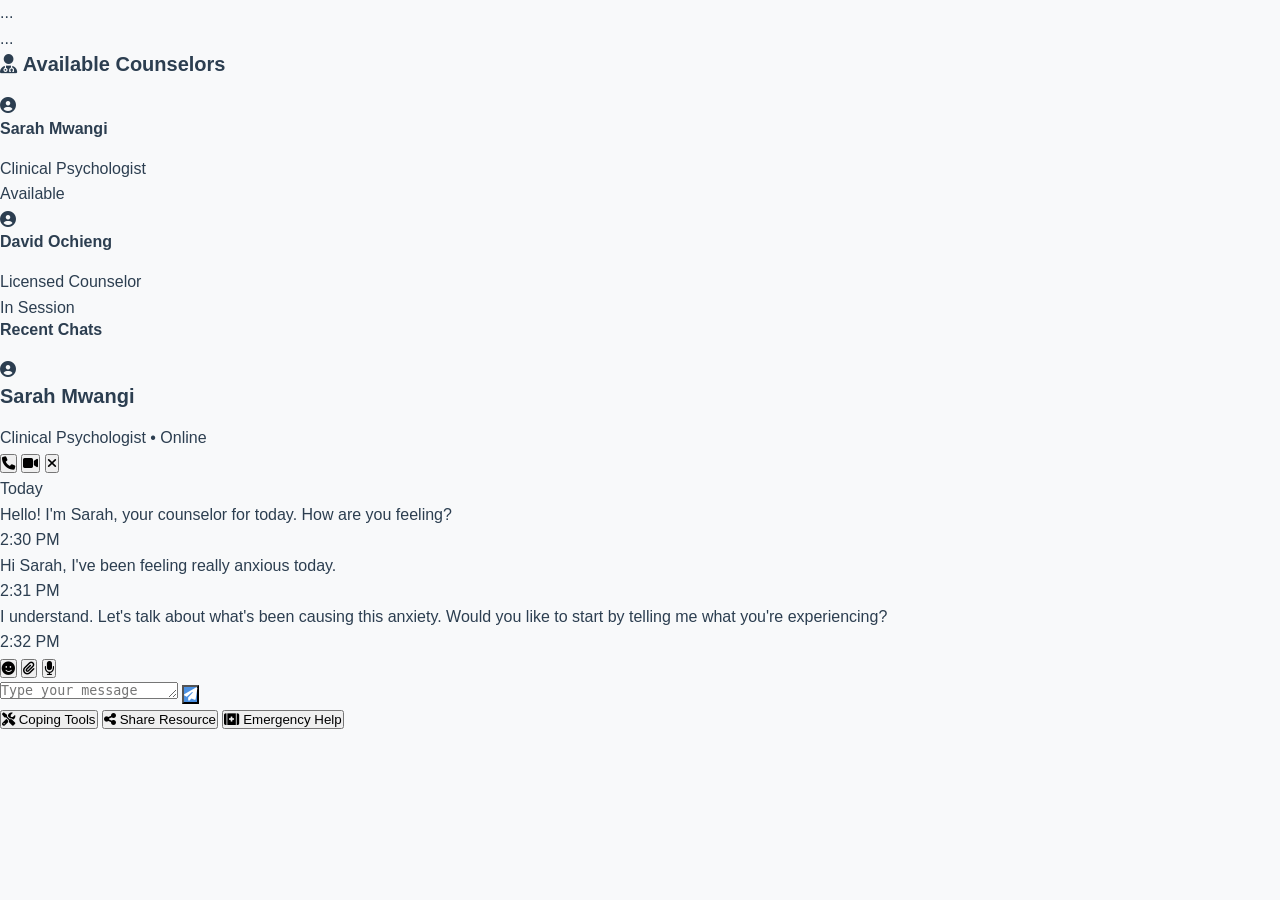
==== chat.html @ 3e6842ce "yell" ====
<!-- chat.html -->
<!DOCTYPE html>
<html lang="en">
<head>
    <meta charset="UTF-8">
    <meta name="viewport" content="width=device-width, initial-scale=1.0">
    <title>Chat Support - MindLink</title>
    <link rel="stylesheet" href="css/main.css">
    <link rel="stylesheet" href="css/chat.css">
    <link rel="stylesheet" href="https://cdnjs.cloudflare.com/ajax/libs/font-awesome/6.4.0/css/all.min.css">
</head>
<body class="dashboard-page">
    <nav class="sidebar">...</nav>
    
    <main class="main-content">
        <header class="top-bar">...</header>
        
        <div class="chat-container">
            <div class="chat-sidebar">
                <div class="chat-header">
                    <h3><i class="fas fa-user-md"></i> Available Counselors</h3>
                </div>
                
                <div class="counselors-list">
                    <div class="counselor active">
                        <div class="counselor-avatar">
                            <i class="fas fa-user-circle"></i>
                        </div>
                        <div class="counselor-info">
                            <h4>Sarah Mwangi</h4>
                            <p>Clinical Psychologist</p>
                            <span class="status available">Available</span>
                        </div>
                    </div>
                    
                    <div class="counselor">
                        <div class="counselor-avatar">
                            <i class="fas fa-user-circle"></i>
                        </div>
                        <div class="counselor-info">
                            <h4>David Ochieng</h4>
                            <p>Licensed Counselor</p>
                            <span class="status busy">In Session</span>
                        </div>
                    </div>
                    
                    <!-- More counselors -->
                </div>
                
                <div class="chat-history">
                    <h4>Recent Chats</h4>
                    <!-- Chat history items -->
                </div>
            </div>
            
            <div class="chat-main">
                <div class="chat-header">
                    <div class="chat-partner">
                        <div class="avatar">
                            <i class="fas fa-user-circle"></i>
                        </div>
                        <div>
                            <h3>Sarah Mwangi</h3>
                            <p>Clinical Psychologist • Online</p>
                        </div>
                    </div>
                    <div class="chat-actions">
                        <button class="btn-icon" title="Voice Call">
                            <i class="fas fa-phone"></i>
                        </button>
                        <button class="btn-icon" title="Video Call">
                            <i class="fas fa-video"></i>
                        </button>
                        <button class="btn-icon" title="End Session">
                            <i class="fas fa-times"></i>
                        </button>
                    </div>
                </div>
                
                <div class="chat-messages">
                    <!-- Messages will go here -->
                    <div class="message-date">Today</div>
                    
                    <div class="message received">
                        <div class="message-content">
                            <p>Hello! I'm Sarah, your counselor for today. How are you feeling?</p>
                            <span class="message-time">2:30 PM</span>
                        </div>
                    </div>
                    
                    <div class="message sent">
                        <div class="message-content">
                            <p>Hi Sarah, I've been feeling really anxious today.</p>
                            <span class="message-time">2:31 PM</span>
                        </div>
                    </div>
                    
                    <div class="message received">
                        <div class="message-content">
                            <p>I understand. Let's talk about what's been causing this anxiety. Would you like to start by telling me what you're experiencing?</p>
                            <span class="message-time">2:32 PM</span>
                        </div>
                    </div>
                </div>
                
                <div class="chat-input">
                    <div class="input-tools">
                        <button class="btn-icon"><i class="fas fa-smile"></i></button>
                        <button class="btn-icon"><i class="fas fa-paperclip"></i></button>
                        <button class="btn-icon"><i class="fas fa-microphone"></i></button>
                    </div>
                    <textarea placeholder="Type your message here..." rows="1"></textarea>
                    <button class="btn-primary">
                        <i class="fas fa-paper-plane"></i>
                    </button>
                </div>
                
                <div class="chat-features">
                    <button class="feature-btn" onclick="showCopingTools()">
                        <i class="fas fa-tools"></i> Coping Tools
                    </button>
                    <button class="feature-btn" onclick="shareResource()">
                        <i class="fas fa-share-alt"></i> Share Resource
                    </button>
                    <button class="feature-btn emergency" onclick="window.location.href='crisis.html'">
                        <i class="fas fa-first-aid"></i> Emergency Help
                    </button>
                </div>
            </div>
        </div>
    </main>
    
    <script src="js/auth.js"></script>
    <script src="js/chat.js"></script>
</body>
</html>
---- css/main.css ----
/* css/main.css */
:root {
    /* Color Scheme */
    --primary: #4A90E2;
    --primary-dark: #3A7BC8;
    --primary-light: #6BA8FF;
    --secondary: #50E3C2;
    --secondary-dark: #3BC6A6;
    --accent: #F5A623;
    --emergency: #D0021B;
    --emergency-dark: #B00015;
    --safe: #7ED321;
    --warning: #F8E71C;
    
    /* Neutrals */
    --background: #F8F9FA;
    --surface: #FFFFFF;
    --border: #E1E4E8;
    --text-primary: #2C3E50;
    --text-secondary: #6C757D;
    --text-muted: #95A5A6;
    
    /* Status Colors */
    --success: #27AE60;
    --error: #E74C3C;
    --info: #3498DB;
    --warning: #F39C12;
    
    /* Spacing */
    --spacing-xs: 0.25rem;
    --spacing-sm: 0.5rem;
    --spacing-md: 1rem;
    --spacing-lg: 1.5rem;
    --spacing-xl: 2rem;
    --spacing-xxl: 3rem;
    
    /* Typography */
    --font-primary: 'Poppins', sans-serif;
    --font-secondary: 'Open Sans', sans-serif;
    --font-size-xs: 0.75rem;
    --font-size-sm: 0.875rem;
    --font-size-md: 1rem;
    --font-size-lg: 1.25rem;
    --font-size-xl: 1.5rem;
    --font-size-xxl: 2rem;
    
    /* Borders */
    --border-radius-sm: 4px;
    --border-radius-md: 8px;
    --border-radius-lg: 12px;
    --border-radius-xl: 16px;
    --border-radius-round: 50%;
    
    /* Shadows */
    --shadow-sm: 0 2px 4px rgba(0,0,0,0.1);
    --shadow-md: 0 4px 8px rgba(0,0,0,0.1);
    --shadow-lg: 0 8px 16px rgba(0,0,0,0.1);
    --shadow-xl: 0 12px 24px rgba(0,0,0,0.1);
    
    /* Transitions */
    --transition-fast: 0.2s ease;
    --transition-medium: 0.3s ease;
    --transition-slow: 0.5s ease;
}

/* Reset & Base Styles */
* {
    margin: 0;
    padding: 0;
    box-sizing: border-box;
}

body {
    font-family: var(--font-secondary);
    font-size: var(--font-size-md);
    line-height: 1.6;
    color: var(--text-primary);
    background-color: var(--background);
}

h1, h2, h3, h4, h5, h6 {
    font-family: var(--font-primary);
    font-weight: 600;
    line-height: 1.3;
    margin-bottom: var(--spacing-md);
}

h1 { font-size: var(--font-size-xxl); }
h2 { font-size: var(--font-size-xl); }
h3 { font-size: var(--font-size-lg); }
h4 { font-size: var(--font-size-md); }

a {
    color: var(--primary);
    text-decoration: none;
    transition: color var(--transition-fast);
}

a:hover {
    color: var(--primary-dark);
}

.container {
    width: 100%;
    max-width: 1200px;
    margin: 0 auto;
    padding: 0 var(--spacing-md);
}

section {
    padding: var(--spacing-xxl) 0;
}

.section-title {
    text-align: center;
    margin-bottom: var(--spacing-sm);
    color: var(--text-primary);
}

.section-subtitle {
    text-align: center;
    color: var(--text-secondary);
    margin-bottom: var(--spacing-xl);
    max-width: 600px;
    margin-left: auto;
    margin-right: auto;
}

/* Button Styles */
.btn {
    display: inline-flex;
    align-items: center;
    justify-content: center;
    gap: var(--spacing-sm);
    padding: var(--spacing-sm) var(--spacing-lg);
    border: none;
    border-radius: var(--border-radius-md);
    font-family: var(--font-primary);
    font-weight: 500;
    font-size: var(--font-size-md);
    cursor: pointer;
    transition: all var(--transition-fast);
    text-decoration: none;
    white-space: nowrap;
}

.btn-primary {
    background-color: var(--primary);
    color: white;
}

.btn-primary:hover {
    background-color: var(--primary-dark);
    color: white;
    transform: translateY(-1px);
    box-shadow: var(--shadow-md);
}

.btn-secondary {
    background-color: var(--secondary);
    color: var(--text-primary);
}

.btn-secondary:hover {
    background-color: var(--secondary-dark);
    transform: translateY(-1px);
    box-shadow: var(--shadow-md);
}

.btn-outline {
    background-color: transparent;
    border: 2px solid var(--primary);
    color: var(--primary);
}

.btn-outline:hover {
    background-color: var(--primary);
    color: white;
}

.btn-emergency {
    background-color: var(--emergency);
    color: white;
}

.btn-emergency:hover {
    background-color: var(--emergency-dark);
    color: white;
}

.btn-lg {
    padding: var(--spacing-md) var(--spacing-xl);
    font-size: var(--font-size-lg);
}

.btn-block {
    display: block;
    width: 100%;
}

.btn-text {
    background: none;
    border: none;
    color: var(--primary);
    cursor: pointer;
    font-family: inherit;
    font-size: inherit;
}

.btn-text:hover {
    color: var(--primary-dark);
    text-decoration: underline;
}

/* Form Styles */
.form-group {
    margin-bottom: var(--spacing-lg);
}

.form-group label {
    display: block;
    margin-bottom: var(--spacing-sm);
    font-weight: 500;
    color: var(--text-primary);
}

.input-with-icon {
    position: relative;
}

.input-with-icon i {
    position: absolute;
    left: var(--spacing-md);
    top: 50%;
    transform: translateY(-50%);
    color: var(--text-muted);
}

.input-with-icon input,
.input-with-icon select,
.input-with-icon textarea {
    width: 100%;
    padding: var(--spacing-md) var(--spacing-md) var(--spacing-md) calc(var(--spacing-md) * 2 + 1rem);
    border: 1px solid var(--border);
    border-radius: var(--border-radius-md);
    font-family: var(--font-secondary);
    font-size: var(--font-size-md);
    transition: border-color var(--transition-fast);
}

.input-with-icon input:focus,
.input-with-icon select:focus,
.input-with-icon textarea:focus {
    outline: none;
    border-color: var(--primary);
    box-shadow: 0 0 0 3px rgba(74, 144, 226, 0.1);
}

.toggle-password {
    position: absolute;
    right: var(--spacing-md);
    top: 50%;
    transform: translateY(-50%);
    background: none;
    border: none;
    color: var(--text-muted);
    cursor: pointer;
}

.checkbox {
    display: flex;
    align-items: center;
    gap: var(--spacing-sm);
    cursor: pointer;
}

.checkbox input[type="checkbox"] {
    width: 18px;
    height: 18px;
    accent-color: var(--primary);
}

/* Navigation */
.navbar {
    background-color: var(--surface);
    box-shadow: var(--shadow-sm);
    position: sticky;
    top: 0;
    z-index: 1000;
}

.nav-container {
    display: flex;
    justify-content: space-between;
    align-items: center;
    padding: var(--spacing-md) 0;
}

.logo {
    display: flex;
    align-items: center;
    gap: var(--spacing-sm);
    font-family: var(--font-primary);
    font-weight: 700;
    font-size: var(--font-size-lg);
    color: var(--primary);
}

.logo i {
    font-size: var(--font-size-xl);
}

.nav-menu {
    display: flex;
    align-items: center;
    gap: var(--spacing-xl);
}

.nav-link {
    color: var(--text-secondary);
    font-weight: 500;
    padding: var(--spacing-sm) 0;
    position: relative;
}

.nav-link:hover,
.nav-link.active {
    color: var(--primary);
}

.nav-link.active::after {
    content: '';
    position: absolute;
    bottom: 0;
    left: 0;
    width: 100%;
    height: 2px;
    background-color: var(--primary);
}

.auth-buttons {
    display: flex;
    gap: var(--spacing-md);
}

.menu-toggle {
    display: none;
    background: none;
    border: none;
    font-size: var(--font-size-lg);
    color: var(--text-primary);
    cursor: pointer;
}

/* Hero Section */
.hero {
    background: linear-gradient(135deg, #f5f7fa 0%, #c3cfe2 100%);
    padding: var(--spacing-xxl) 0;
}

.hero-container {
    display: flex;
    align-items: center;
    gap: var(--spacing-xxl);
}

.hero-content {
    flex: 1;
}

.hero-title {
    font-size: 3rem;
    margin-bottom: var(--spacing-md);
    color: var(--text-primary);
}

.hero-subtitle {
    font-size: var(--font-size-lg);
    color: var(--text-secondary);
    margin-bottom: var(--spacing-lg);
}

.hero-description {
    font-size: var(--font-size-md);
    color: var(--text-secondary);
    margin-bottom: var(--spacing-xl);
    max-width: 600px;
}

.hero-buttons {
    display: flex;
    gap: var(--spacing-md);
    flex-wrap: wrap;
}

.hero-image {
    flex: 1;
    text-align: center;
}

.hero-image img {
    max-width: 100%;
    height: auto;
}

/* Features Section */
.features-grid {
    display: grid;
    grid-template-columns: repeat(auto-fit, minmax(300px, 1fr));
    gap: var(--spacing-lg);
    margin-top: var(--spacing-xl);
}

.feature-card {
    background-color: var(--surface);
    padding: var(--spacing-xl);
    border-radius: var(--border-radius-lg);
    box-shadow: var(--shadow-sm);
    transition: transform var(--transition-medium), box-shadow var(--transition-medium);
    text-align: center;
}

.feature-card:hover {
    transform: translateY(-5px);
    box-shadow: var(--shadow-lg);
}

.feature-icon {
    font-size: 3rem;
    color: var(--primary);
    margin-bottom: var(--spacing-md);
}

.feature-card h3 {
    margin-bottom: var(--spacing-sm);
}

.feature-card p {
    color: var(--text-secondary);
}

/* About Section */
.about-content {
    display: flex;
    gap: var(--spacing-xxl);
    align-items: center;
}

.about-text {
    flex: 1;
}

.about-image {
    flex: 1;
    text-align: center;
}

.about-image img {
    max-width: 100%;
    height: auto;
    border-radius: var(--border-radius-lg);
}

.values-grid {
    display: grid;
    grid-template-columns: repeat(auto-fit, minmax(150px, 1fr));
    gap: var(--spacing-md);
    margin-top: var(--spacing-md);
}

.value-tag {
    background-color: var(--primary-light);
    color: var(--primary-dark);
    padding: var(--spacing-sm) var(--spacing-md);
    border-radius: var(--border-radius-md);
    text-align: center;
    font-weight: 500;
}

/* Users Section */
.users-grid {
    display: grid;
    grid-template-columns: repeat(auto-fit, minmax(250px, 1fr));
    gap: var(--spacing-lg);
    margin-top: var(--spacing-xl);
}

.user-card {
    background-color: var(--surface);
    padding: var(--spacing-xl);
    border-radius: var(--border-radius-lg);
    text-align: center;
    box-shadow: var(--shadow-sm);
    transition: transform var(--transition-medium);
}

.user-card:hover {
    transform: translateY(-3px);
}

.user-card i {
    font-size: 2.5rem;
    color: var(--primary);
    margin-bottom: var(--spacing-md);
}

.user-card h3 {
    margin-bottom: var(--spacing-sm);
}

.user-card p {
    color: var(--text-secondary);
}

/* Contact Section */
.contact-container {
    display: grid;
    grid-template-columns: 1fr 1fr;
    gap: var(--spacing-xxl);
    margin-top: var(--spacing-xl);
}

.contact-form {
    background-color: var(--surface);
    padding: var(--spacing-xl);
    border-radius: var(--border-radius-lg);
    box-shadow: var(--shadow-md);
}

.contact-info {
    display: flex;
    flex-direction: column;
    gap: var(--spacing-lg);
}

.info-card {
    display: flex;
    align-items: center;
    gap: var(--spacing-md);
    padding: var(--spacing-lg);
    background-color: var(--surface);
    border-radius: var(--border-radius-lg);
    box-shadow: var(--shadow-sm);
}

.info-card i {
    font-size: 1.5rem;
    color: var(--primary);
}

.info-card h4 {
    margin-bottom: var(--spacing-xs);
}

.info-card p {
    color: var(--text-secondary);
}

/* Footer */
.footer {
    background-color: var(--text-primary);
    color: white;
    padding: var(--spacing-xxl) 0 var(--spacing-lg);
}

.footer-content {
    display: grid;
    grid-template-columns: repeat(auto-fit, minmax(200px, 1fr));
    gap: var(--spacing-xl);
    margin-bottom: var(--spacing-xl);
}

.footer-brand p {
    color: rgba(255, 255, 255, 0.8);
    margin: var(--spacing-md) 0;
}

.social-links {
    display: flex;
    gap: var(--spacing-md);
    margin-top: var(--spacing-md);
}

.social-links a {
    color: white;
    font-size: 1.25rem;
    transition: color var(--transition-fast);
}

.social-links a:hover {
    color: var(--primary-light);
}

.footer-links {
    display: flex;
    flex-direction: column;
    gap: var(--spacing-sm);
}

.footer-links h4 {
    color: white;
    margin-bottom: var(--spacing-md);
}

.footer-links a {
    color: rgba(255, 255, 255, 0.8);
}

.footer-links a:hover {
    color: white;
}

.footer-newsletter input {
    width: 100%;
    padding: var(--spacing-sm);
    border: none;
    border-radius: var(--border-radius-md);
    margin-bottom: var(--spacing-sm);
}

.footer-bottom {
    text-align: center;
    padding-top: var(--spacing-lg);
    border-top: 1px solid rgba(255, 255, 255, 0.1);
    color: rgba(255, 255, 255, 0.6);
    font-size: var(--font-size-sm);
}

/* Responsive Design */
@media (max-width: 768px) {
    .menu-toggle {
        display: block;
    }
    
    .nav-menu {
        position: fixed;
        top: 70px;
        left: 0;
        right: 0;
        background-color: var(--surface);
        flex-direction: column;
        padding: var(--spacing-lg);
        box-shadow: var(--shadow-lg);
        transform: translateY(-100%);
        opacity: 0;
        visibility: hidden;
        transition: all var(--transition-medium);
    }
    
    .nav-menu.active {
        transform: translateY(0);
        opacity: 1;
        visibility: visible;
    }
    
    .hero-container {
        flex-direction: column;
        text-align: center;
    }
    
    .hero-title {
        font-size: 2.5rem;
    }
    
    .hero-buttons {
        justify-content: center;
    }
    
    .about-content {
        flex-direction: column;
    }
    
    .contact-container {
        grid-template-columns: 1fr;
    }
    
    .features-grid,
    .users-grid {
        grid-template-columns: 1fr;
    }
    
    .footer-content {
        grid-template-columns: 1fr;
        text-align: center;
    }
    
    .social-links {
        justify-content: center;
    }
    
    .values-grid {
        grid-template-columns: repeat(2, 1fr);
    }
}

@media (min-width: 769px) and (max-width: 1024px) {
    .hero-title {
        font-size: 2.5rem;
    }
    
    .features-grid {
        grid-template-columns: repeat(2, 1fr);
    }
    
    .users-grid {
        grid-template-columns: repeat(2, 1fr);
    }
}

/* Accessibility */
@media (prefers-reduced-motion: reduce) {
    * {
        animation-duration: 0.01ms !important;
        animation-iteration-count: 1 !important;
        transition-duration: 0.01ms !important;
    }
}

.sr-only {
    position: absolute;
    width: 1px;
    height: 1px;
    padding: 0;
    margin: -1px;
    overflow: hidden;
    clip: rect(0, 0, 0, 0);
    white-space: nowrap;
    border: 0;
}

/* Focus Styles */
:focus-visible {
    outline: 2px solid var(--primary);
    outline-offset: 2px;
}

/* High Contrast Mode */
@media (prefers-contrast: high) {
    :root {
        --primary: #0047AB;
        --text-primary: #000000;
        --border: #000000;
    }
}

/* Dark Mode Support */
@media (prefers-color-scheme: dark) {
    :root {
        --background: #1a1a1a;
        --surface: #2d2d2d;
        --text-primary: #ffffff;
        --text-secondary: #cccccc;
        --border: #404040;
    }
    
    .feature-card,
    .user-card,
    .contact-form,
    .info-card {
        background-color: var(--surface);
    }
}
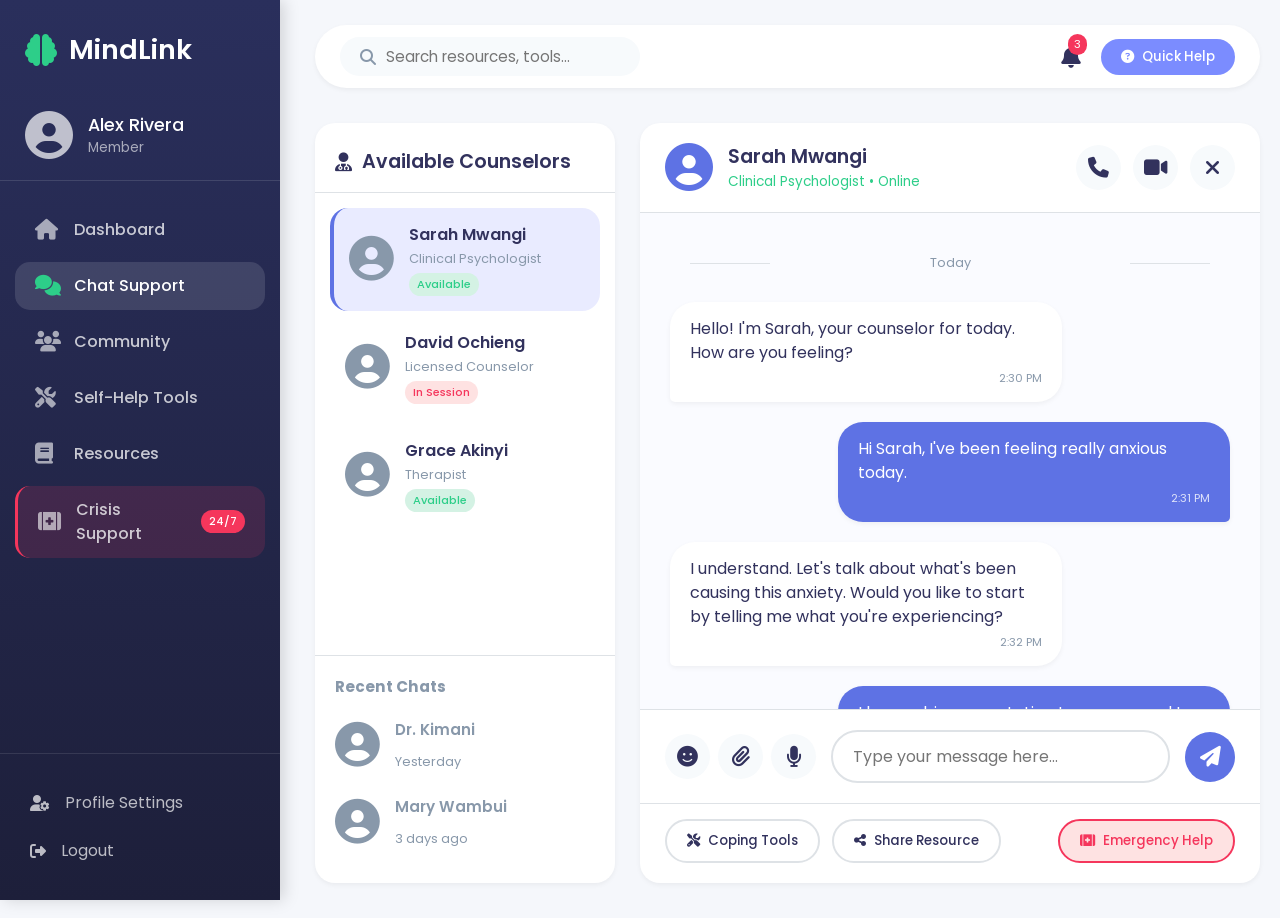
==== commit 848b8e86: "update1" ====
--- a/chat.html
+++ b/chat.html
@@ -1,21 +1,736 @@
-<!-- chat.html -->
 <!DOCTYPE html>
 <html lang="en">
 <head>
     <meta charset="UTF-8">
     <meta name="viewport" content="width=device-width, initial-scale=1.0">
     <title>Chat Support - MindLink</title>
-    <link rel="stylesheet" href="css/main.css">
-    <link rel="stylesheet" href="css/chat.css">
+    <!-- Font Awesome Icons -->
     <link rel="stylesheet" href="https://cdnjs.cloudflare.com/ajax/libs/font-awesome/6.4.0/css/all.min.css">
+    <!-- Google Fonts (Poppins) -->
+    <link href="https://fonts.googleapis.com/css2?family=Poppins:wght@300;400;500;600;700&display=swap" rel="stylesheet">
+    <style>
+        /* === GLOBAL STYLES (shared with dashboard) === */
+        * {
+            margin: 0;
+            padding: 0;
+            box-sizing: border-box;
+            font-family: 'Poppins', sans-serif;
+        }
+
+        :root {
+            --primary: #5e72e4;
+            --primary-light: #7b8cff;
+            --primary-dark: #324cdd;
+            --secondary: #2dce89;
+            --secondary-light: #4fda9c;
+            --danger: #f5365c;
+            --danger-dark: #d4234b;
+            --warning: #fb6340;
+            --info: #11cdef;
+            --dark: #32325d;
+            --darker: #1a1a2e;
+            --light: #f7fafc;
+            --gray: #8898aa;
+            --gray-light: #dee2e6;
+            --white: #ffffff;
+            --shadow-sm: 0 2px 5px rgba(0,0,0,0.05);
+            --shadow-md: 0 5px 15px rgba(0,0,0,0.08);
+            --shadow-lg: 0 10px 25px rgba(0,0,0,0.1);
+            --transition: all 0.25s ease;
+            --radius: 20px;
+            --radius-sm: 14px;
+            --sidebar-width: 280px;
+        }
+
+        body {
+            background-color: #f5f7fb;
+            color: var(--dark);
+            line-height: 1.5;
+            overflow-x: hidden;
+        }
+
+        .dashboard-page {
+            display: flex;
+            min-height: 100vh;
+        }
+
+        /* === SIDEBAR (same as dashboard, compact) === */
+        .sidebar {
+            width: var(--sidebar-width);
+            background: linear-gradient(180deg, #2a2f5c 0%, #1d1f3a 100%);
+            color: rgba(255,255,255,0.85);
+            display: flex;
+            flex-direction: column;
+            position: fixed;
+            top: 0;
+            left: 0;
+            height: 100vh;
+            overflow-y: auto;
+            box-shadow: 4px 0 15px rgba(0,0,0,0.15);
+            z-index: 100;
+            transition: var(--transition);
+        }
+
+        .sidebar-header {
+            padding: 30px 25px 20px;
+        }
+
+        .logo {
+            display: flex;
+            align-items: center;
+            gap: 12px;
+            font-size: 1.7rem;
+            font-weight: 600;
+            color: white;
+            text-decoration: none;
+        }
+
+        .logo i {
+            color: var(--secondary);
+            font-size: 2rem;
+        }
+
+        .user-profile {
+            display: flex;
+            align-items: center;
+            gap: 15px;
+            padding: 20px 25px;
+            border-bottom: 1px solid rgba(255,255,255,0.12);
+            margin-bottom: 25px;
+        }
+
+        .avatar i {
+            font-size: 3rem;
+            color: rgba(255,255,255,0.7);
+        }
+
+        .user-info h4 {
+            font-size: 1.1rem;
+            font-weight: 500;
+            color: white;
+        }
+
+        .user-info p {
+            font-size: 0.85rem;
+            color: rgba(255,255,255,0.6);
+        }
+
+        .sidebar-menu {
+            list-style: none;
+            padding: 0 15px;
+            flex: 1;
+        }
+
+        .sidebar-menu li {
+            margin-bottom: 8px;
+        }
+
+        .sidebar-menu a {
+            display: flex;
+            align-items: center;
+            gap: 15px;
+            padding: 12px 20px;
+            color: rgba(255,255,255,0.75);
+            text-decoration: none;
+            border-radius: 15px;
+            transition: var(--transition);
+            font-weight: 500;
+        }
+
+        .sidebar-menu a i {
+            width: 24px;
+            font-size: 1.3rem;
+            color: rgba(255,255,255,0.6);
+        }
+
+        .sidebar-menu li.active a,
+        .sidebar-menu a:hover {
+            background: rgba(255,255,255,0.12);
+            color: white;
+        }
+
+        .sidebar-menu li.active a i,
+        .sidebar-menu a:hover i {
+            color: var(--secondary);
+        }
+
+        .emergency-link {
+            background: rgba(245, 54, 92, 0.15);
+            border-left: 3px solid var(--danger);
+        }
+
+        .emergency-badge {
+            background: var(--danger);
+            color: white;
+            font-size: 0.7rem;
+            padding: 3px 8px;
+            border-radius: 20px;
+            margin-left: auto;
+        }
+
+        .sidebar-footer {
+            padding: 25px;
+            border-top: 1px solid rgba(255,255,255,0.1);
+        }
+
+        .sidebar-footer a {
+            display: flex;
+            align-items: center;
+            gap: 15px;
+            padding: 12px 5px;
+            color: rgba(255,255,255,0.7);
+            text-decoration: none;
+            border-radius: 10px;
+            transition: var(--transition);
+        }
+
+        .sidebar-footer a:hover {
+            color: white;
+            background: rgba(255,255,255,0.05);
+        }
+
+        /* === MAIN CONTENT === */
+        .main-content {
+            flex: 1;
+            margin-left: var(--sidebar-width);
+            padding: 25px 35px 35px;
+            position: relative;
+        }
+
+        /* TOP BAR (same as dashboard) */
+        .top-bar {
+            display: flex;
+            align-items: center;
+            justify-content: space-between;
+            background: var(--white);
+            padding: 12px 25px;
+            border-radius: 60px;
+            box-shadow: var(--shadow-sm);
+            margin-bottom: 35px;
+        }
+
+        .search-bar {
+            display: flex;
+            align-items: center;
+            background: var(--light);
+            padding: 8px 20px;
+            border-radius: 40px;
+            width: 300px;
+        }
+
+        .search-bar i {
+            color: var(--gray);
+            margin-right: 10px;
+        }
+
+        .search-bar input {
+            border: none;
+            background: transparent;
+            outline: none;
+            width: 100%;
+            font-size: 0.95rem;
+        }
+
+        .top-bar-actions {
+            display: flex;
+            align-items: center;
+            gap: 20px;
+        }
+
+        .btn-notification {
+            background: none;
+            border: none;
+            font-size: 1.4rem;
+            color: var(--dark);
+            position: relative;
+            cursor: pointer;
+        }
+
+        .notification-badge {
+            position: absolute;
+            top: -6px;
+            right: -6px;
+            background: var(--danger);
+            color: white;
+            font-size: 0.7rem;
+            padding: 2px 6px;
+            border-radius: 20px;
+        }
+
+        .btn-help {
+            background: var(--primary-light);
+            border: none;
+            color: white;
+            padding: 8px 20px;
+            border-radius: 30px;
+            font-weight: 500;
+            cursor: pointer;
+            display: flex;
+            align-items: center;
+            gap: 8px;
+        }
+
+        .btn-help:hover {
+            background: var(--primary);
+        }
+
+        /* === CHAT LAYOUT (chat.css) === */
+        .chat-container {
+            display: flex;
+            gap: 25px;
+            height: calc(100vh - 140px); /* full height minus top bar and padding */
+            min-height: 600px;
+        }
+
+        /* ---------- Chat Sidebar (counselors list) ---------- */
+        .chat-sidebar {
+            width: 300px;
+            background: var(--white);
+            border-radius: var(--radius);
+            box-shadow: var(--shadow-sm);
+            display: flex;
+            flex-direction: column;
+            overflow: hidden;
+        }
+
+        .chat-sidebar .chat-header {
+            padding: 25px 20px 15px;
+            border-bottom: 1px solid var(--gray-light);
+        }
+
+        .chat-sidebar .chat-header h3 {
+            font-size: 1.2rem;
+            font-weight: 600;
+            display: flex;
+            align-items: center;
+            gap: 10px;
+            color: var(--dark);
+        }
+
+        .counselors-list {
+            flex: 1;
+            overflow-y: auto;
+            padding: 15px;
+        }
+
+        .counselor {
+            display: flex;
+            align-items: center;
+            gap: 15px;
+            padding: 15px;
+            border-radius: 18px;
+            cursor: pointer;
+            transition: var(--transition);
+            margin-bottom: 5px;
+        }
+
+        .counselor:hover {
+            background: var(--light);
+        }
+
+        .counselor.active {
+            background: #e9ebff;
+            border-left: 4px solid var(--primary);
+        }
+
+        .counselor-avatar i {
+            font-size: 2.8rem;
+            color: var(--gray);
+        }
+
+        .counselor-info h4 {
+            font-size: 1rem;
+            font-weight: 600;
+            margin-bottom: 2px;
+        }
+
+        .counselor-info p {
+            font-size: 0.8rem;
+            color: var(--gray);
+        }
+
+        .status {
+            display: inline-block;
+            font-size: 0.7rem;
+            padding: 3px 8px;
+            border-radius: 30px;
+            margin-top: 5px;
+            font-weight: 500;
+        }
+
+        .status.available {
+            background: #d4f2e4;
+            color: var(--secondary);
+        }
+
+        .status.busy {
+            background: #fee2e2;
+            color: var(--danger);
+        }
+
+        .chat-history {
+            padding: 20px;
+            border-top: 1px solid var(--gray-light);
+        }
+
+        .chat-history h4 {
+            font-size: 0.95rem;
+            color: var(--gray);
+            margin-bottom: 10px;
+        }
+
+        /* ---------- Chat Main Area ---------- */
+        .chat-main {
+            flex: 1;
+            background: var(--white);
+            border-radius: var(--radius);
+            box-shadow: var(--shadow-sm);
+            display: flex;
+            flex-direction: column;
+            overflow: hidden;
+        }
+
+        .chat-main .chat-header {
+            display: flex;
+            align-items: center;
+            justify-content: space-between;
+            padding: 20px 25px;
+            border-bottom: 1px solid var(--gray-light);
+        }
+
+        .chat-partner {
+            display: flex;
+            align-items: center;
+            gap: 15px;
+        }
+
+        .chat-partner .avatar i {
+            font-size: 3rem;
+            color: var(--primary);
+        }
+
+        .chat-partner h3 {
+            font-size: 1.2rem;
+            font-weight: 600;
+        }
+
+        .chat-partner p {
+            font-size: 0.85rem;
+            color: var(--secondary);
+        }
+
+        .chat-actions {
+            display: flex;
+            gap: 12px;
+        }
+
+        .btn-icon {
+            background: var(--light);
+            border: none;
+            width: 45px;
+            height: 45px;
+            border-radius: 50%;
+            color: var(--dark);
+            font-size: 1.3rem;
+            cursor: pointer;
+            transition: var(--transition);
+            display: flex;
+            align-items: center;
+            justify-content: center;
+        }
+
+        .btn-icon:hover {
+            background: var(--primary-light);
+            color: white;
+        }
+
+        /* messages area */
+        .chat-messages {
+            flex: 1;
+            padding: 30px;
+            overflow-y: auto;
+            background: #fafbff;
+            display: flex;
+            flex-direction: column;
+            gap: 20px;
+        }
+
+        .message-date {
+            text-align: center;
+            font-size: 0.8rem;
+            color: var(--gray);
+            margin: 10px 0;
+            position: relative;
+        }
+
+        .message-date::before,
+        .message-date::after {
+            content: "";
+            position: absolute;
+            top: 50%;
+            width: 80px;
+            height: 1px;
+            background: var(--gray-light);
+        }
+
+        .message-date::before { left: 20px; }
+        .message-date::after { right: 20px; }
+
+        .message {
+            display: flex;
+            max-width: 70%;
+        }
+
+        .message.received {
+            align-self: flex-start;
+        }
+
+        .message.sent {
+            align-self: flex-end;
+        }
+
+        .message-content {
+            background: var(--white);
+            padding: 15px 20px;
+            border-radius: 25px 25px 25px 5px;
+            box-shadow: var(--shadow-sm);
+            position: relative;
+        }
+
+        .message.sent .message-content {
+            background: var(--primary);
+            color: white;
+            border-radius: 25px 25px 5px 25px;
+        }
+
+        .message-content p {
+            font-size: 1rem;
+            margin-bottom: 5px;
+        }
+
+        .message-time {
+            font-size: 0.7rem;
+            color: var(--gray);
+            display: block;
+            text-align: right;
+        }
+
+        .message.sent .message-time {
+            color: rgba(255,255,255,0.8);
+        }
+
+        /* chat input */
+        .chat-input {
+            display: flex;
+            align-items: center;
+            gap: 15px;
+            padding: 20px 25px;
+            background: var(--white);
+            border-top: 1px solid var(--gray-light);
+        }
+
+        .input-tools {
+            display: flex;
+            gap: 8px;
+        }
+
+        .chat-input textarea {
+            flex: 1;
+            border: 2px solid var(--gray-light);
+            border-radius: 30px;
+            padding: 12px 20px;
+            resize: none;
+            font-size: 1rem;
+            outline: none;
+            transition: var(--transition);
+        }
+
+        .chat-input textarea:focus {
+            border-color: var(--primary);
+        }
+
+        .btn-primary {
+            background: var(--primary);
+            color: white;
+            border: none;
+            width: 50px;
+            height: 50px;
+            border-radius: 50%;
+            font-size: 1.3rem;
+            cursor: pointer;
+            transition: var(--transition);
+            display: flex;
+            align-items: center;
+            justify-content: center;
+        }
+
+        .btn-primary:hover {
+            background: var(--primary-dark);
+            transform: scale(1.05);
+        }
+
+        /* chat features bar (coping tools, etc) */
+        .chat-features {
+            display: flex;
+            gap: 12px;
+            padding: 15px 25px 20px;
+            border-top: 1px solid var(--gray-light);
+        }
+
+        .feature-btn {
+            background: none;
+            border: 2px solid var(--gray-light);
+            padding: 10px 20px;
+            border-radius: 40px;
+            font-weight: 500;
+            color: var(--dark);
+            cursor: pointer;
+            transition: var(--transition);
+            display: flex;
+            align-items: center;
+            gap: 8px;
+        }
+
+        .feature-btn:hover {
+            background: var(--light);
+            border-color: var(--primary);
+        }
+
+        .feature-btn.emergency {
+            background: #fee2e2;
+            border-color: var(--danger);
+            color: var(--danger);
+            margin-left: auto;
+        }
+
+        .feature-btn.emergency:hover {
+            background: var(--danger);
+            color: white;
+        }
+
+        /* responsiveness */
+        @media (max-width: 1000px) {
+            .chat-sidebar {
+                width: 250px;
+            }
+        }
+
+        @media (max-width: 800px) {
+            .chat-container {
+                flex-direction: column;
+                height: auto;
+            }
+            .chat-sidebar {
+                width: 100%;
+                height: 300px;
+            }
+            .sidebar {
+                transform: translateX(-100%);
+            }
+            .main-content {
+                margin-left: 0;
+            }
+        }
+    </style>
 </head>
 <body class="dashboard-page">
-    <nav class="sidebar">...</nav>
-    
+    <!-- Sidebar Navigation (with chat active) -->
+    <nav class="sidebar">
+        <div class="sidebar-header">
+            <a href="dashboard.html" class="logo">
+                <i class="fas fa-brain"></i>
+                <span>MindLink</span>
+            </a>
+        </div>
+        
+        <div class="user-profile">
+            <div class="avatar">
+                <i class="fas fa-user-circle"></i>
+            </div>
+            <div class="user-info">
+                <h4 id="userName">Alex Rivera</h4>
+                <p id="userRole">Member</p>
+            </div>
+        </div>
+        
+        <ul class="sidebar-menu">
+            <li>
+                <a href="dashboard.html">
+                    <i class="fas fa-home"></i>
+                    <span>Dashboard</span>
+                </a>
+            </li>
+            <li class="active">
+                <a href="chat.html">
+                    <i class="fas fa-comments"></i>
+                    <span>Chat Support</span>
+                </a>
+            </li>
+            <li>
+                <a href="community.html">
+                    <i class="fas fa-users"></i>
+                    <span>Community</span>
+                </a>
+            </li>
+            <li>
+                <a href="tools.html">
+                    <i class="fas fa-tools"></i>
+                    <span>Self-Help Tools</span>
+                </a>
+            </li>
+            <li>
+                <a href="resources.html">
+                    <i class="fas fa-book"></i>
+                    <span>Resources</span>
+                </a>
+            </li>
+            <li>
+                <a href="crisis.html" class="emergency-link">
+                    <i class="fas fa-first-aid"></i>
+                    <span>Crisis Support</span>
+                    <span class="emergency-badge">24/7</span>
+                </a>
+            </li>
+        </ul>
+        
+        <div class="sidebar-footer">
+            <a href="profile.html">
+                <i class="fas fa-user-cog"></i>
+                <span>Profile Settings</span>
+            </a>
+            <a href="#" id="logoutBtn">
+                <i class="fas fa-sign-out-alt"></i>
+                <span>Logout</span>
+            </a>
+        </div>
+    </nav>
+
+    <!-- Main Content -->
     <main class="main-content">
-        <header class="top-bar">...</header>
-        
+        <!-- Top Bar (same) -->
+        <header class="top-bar">
+            <div class="search-bar">
+                <i class="fas fa-search"></i>
+                <input type="text" placeholder="Search resources, tools...">
+            </div>
+            
+            <div class="top-bar-actions">
+                <button class="btn-notification">
+                    <i class="fas fa-bell"></i>
+                    <span class="notification-badge">3</span>
+                </button>
+                <div class="quick-help">
+                    <button class="btn-help">
+                        <i class="fas fa-question-circle"></i>
+                        Quick Help
+                    </button>
+                </div>
+            </div>
+        </header>
+
+        <!-- Chat Container (fully styled) -->
         <div class="chat-container">
+            <!-- Left sidebar: counselors list -->
             <div class="chat-sidebar">
                 <div class="chat-header">
                     <h3><i class="fas fa-user-md"></i> Available Counselors</h3>
@@ -43,16 +758,40 @@
                             <span class="status busy">In Session</span>
                         </div>
                     </div>
-                    
-                    <!-- More counselors -->
+
+                    <div class="counselor">
+                        <div class="counselor-avatar">
+                            <i class="fas fa-user-circle"></i>
+                        </div>
+                        <div class="counselor-info">
+                            <h4>Grace Akinyi</h4>
+                            <p>Therapist</p>
+                            <span class="status available">Available</span>
+                        </div>
+                    </div>
                 </div>
                 
                 <div class="chat-history">
                     <h4>Recent Chats</h4>
-                    <!-- Chat history items -->
+                    <!-- simplified history items -->
+                    <div class="counselor" style="padding: 10px 0;">
+                        <div class="counselor-avatar"><i class="fas fa-user-circle"></i></div>
+                        <div class="counselor-info">
+                            <h4>Dr. Kimani</h4>
+                            <p>Yesterday</p>
+                        </div>
+                    </div>
+                    <div class="counselor" style="padding: 10px 0;">
+                        <div class="counselor-avatar"><i class="fas fa-user-circle"></i></div>
+                        <div class="counselor-info">
+                            <h4>Mary Wambui</h4>
+                            <p>3 days ago</p>
+                        </div>
+                    </div>
                 </div>
             </div>
-            
+
+            <!-- Right side: main chat area -->
             <div class="chat-main">
                 <div class="chat-header">
                     <div class="chat-partner">
@@ -78,7 +817,6 @@
                 </div>
                 
                 <div class="chat-messages">
-                    <!-- Messages will go here -->
                     <div class="message-date">Today</div>
                     
                     <div class="message received">
@@ -99,6 +837,13 @@
                         <div class="message-content">
                             <p>I understand. Let's talk about what's been causing this anxiety. Would you like to start by telling me what you're experiencing?</p>
                             <span class="message-time">2:32 PM</span>
+                        </div>
+                    </div>
+
+                    <div class="message sent">
+                        <div class="message-content">
+                            <p>I have a big presentation tomorrow and I can't stop worrying.</p>
+                            <span class="message-time">2:33 PM</span>
                         </div>
                     </div>
                 </div>
@@ -116,10 +861,10 @@
                 </div>
                 
                 <div class="chat-features">
-                    <button class="feature-btn" onclick="showCopingTools()">
+                    <button class="feature-btn" onclick="alert('Coping tools would open here.')">
                         <i class="fas fa-tools"></i> Coping Tools
                     </button>
-                    <button class="feature-btn" onclick="shareResource()">
+                    <button class="feature-btn" onclick="alert('Share resource feature.')">
                         <i class="fas fa-share-alt"></i> Share Resource
                     </button>
                     <button class="feature-btn emergency" onclick="window.location.href='crisis.html'">
@@ -129,8 +874,33 @@
             </div>
         </div>
     </main>
-    
-    <script src="js/auth.js"></script>
-    <script src="js/chat.js"></script>
+
+    <script>
+        // simple logout demo
+        document.getElementById('logoutBtn')?.addEventListener('click', (e) => {
+            e.preventDefault();
+            alert('Logged out (demo).');
+        });
+
+        // demo for message send (just clears textarea on button click)
+        const sendBtn = document.querySelector('.chat-input .btn-primary');
+        const textarea = document.querySelector('.chat-input textarea');
+        if (sendBtn && textarea) {
+            sendBtn.addEventListener('click', (e) => {
+                e.preventDefault();
+                if (textarea.value.trim() !== '') {
+                    // In a real app, you'd append message. Here we just demo.
+                    alert('Message sent (demo): ' + textarea.value);
+                    textarea.value = '';
+                }
+            });
+        }
+
+        // make textarea auto-expand (simple)
+        textarea?.addEventListener('input', function() {
+            this.style.height = 'auto';
+            this.style.height = (this.scrollHeight) + 'px';
+        });
+    </script>
 </body>
 </html>
